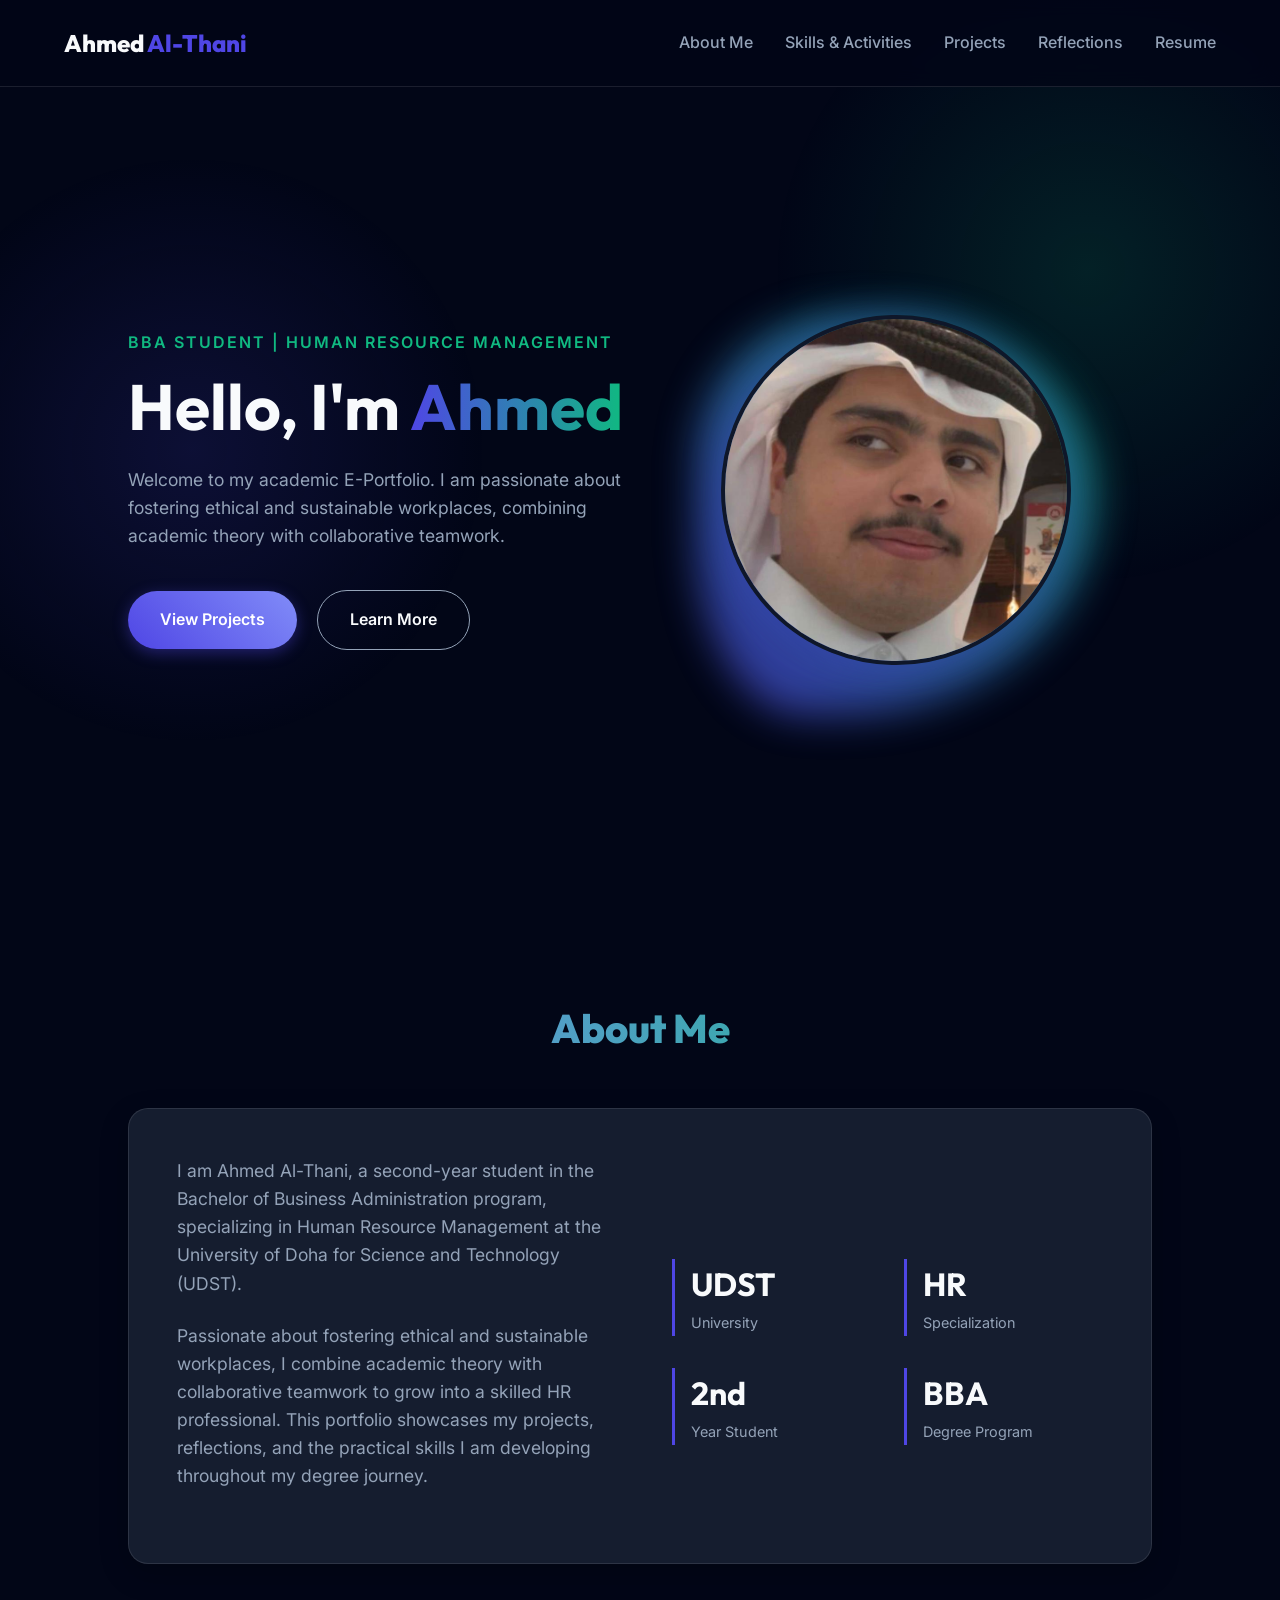
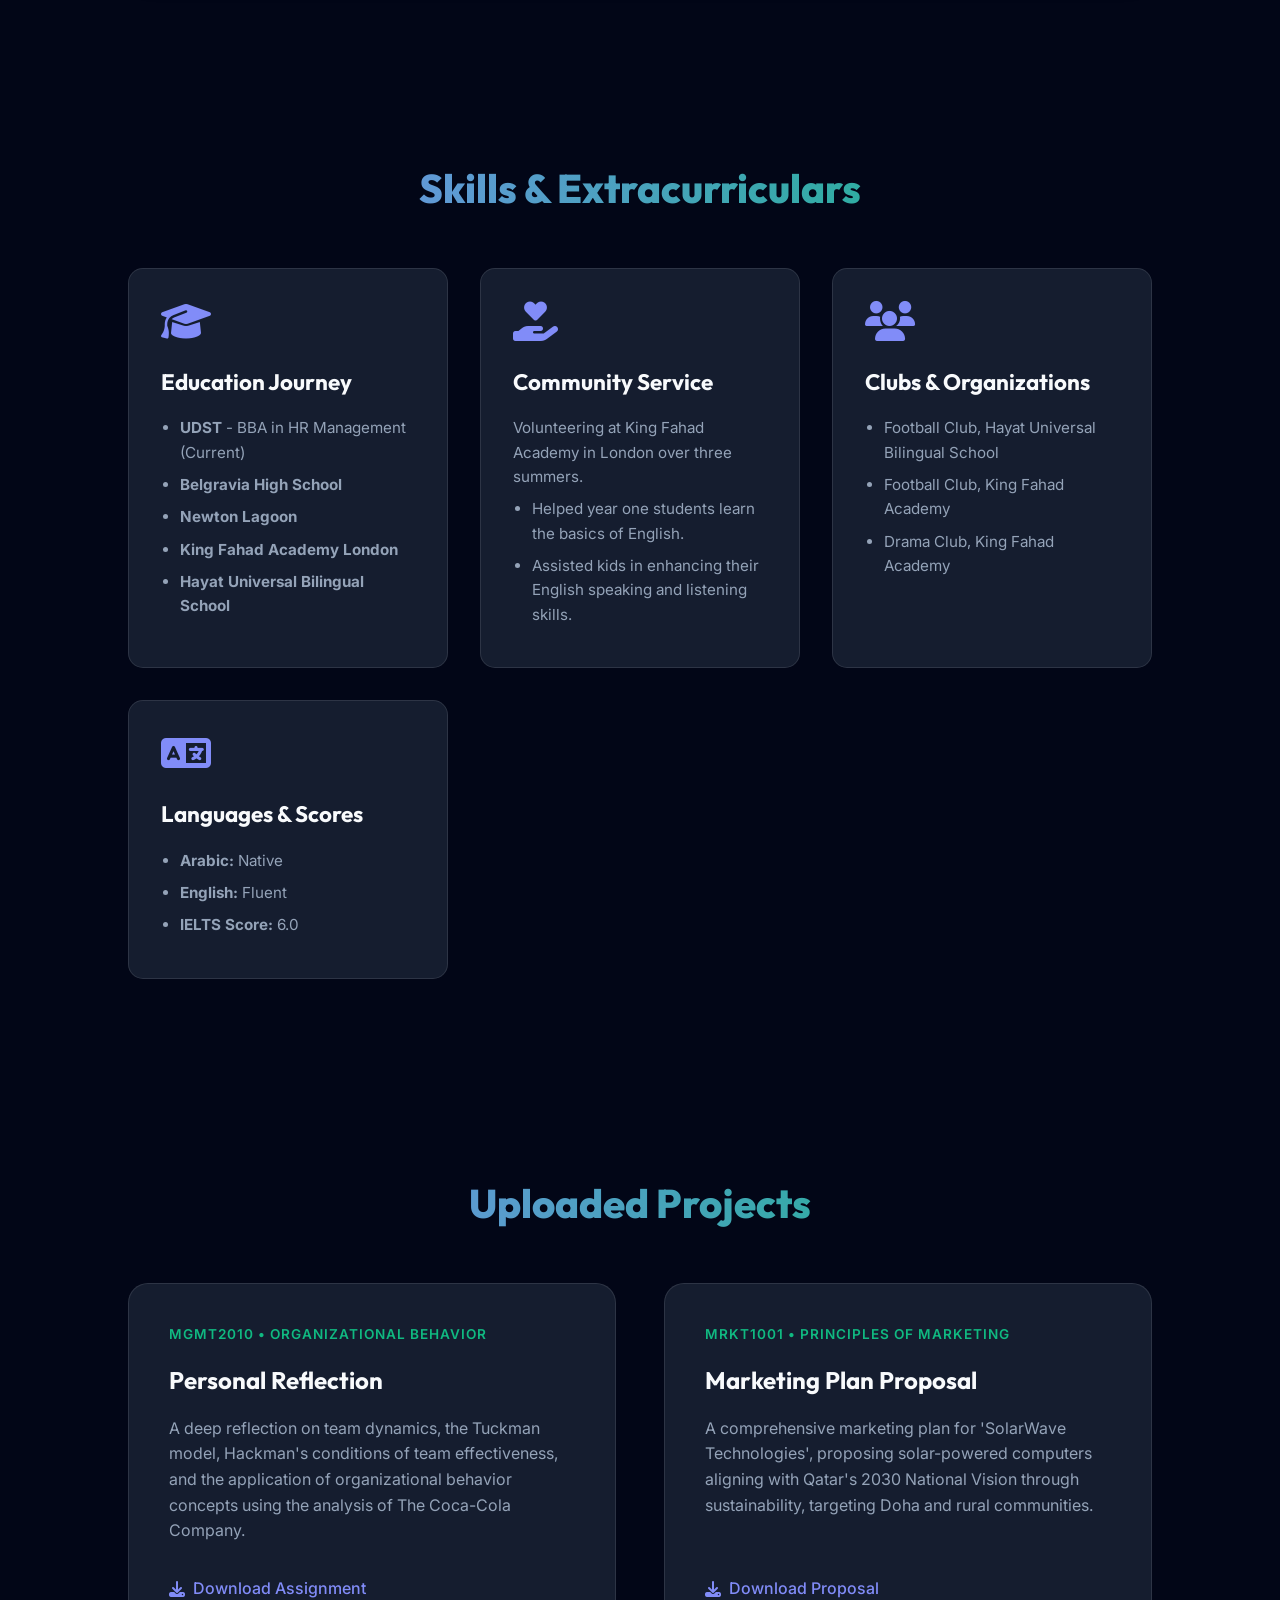
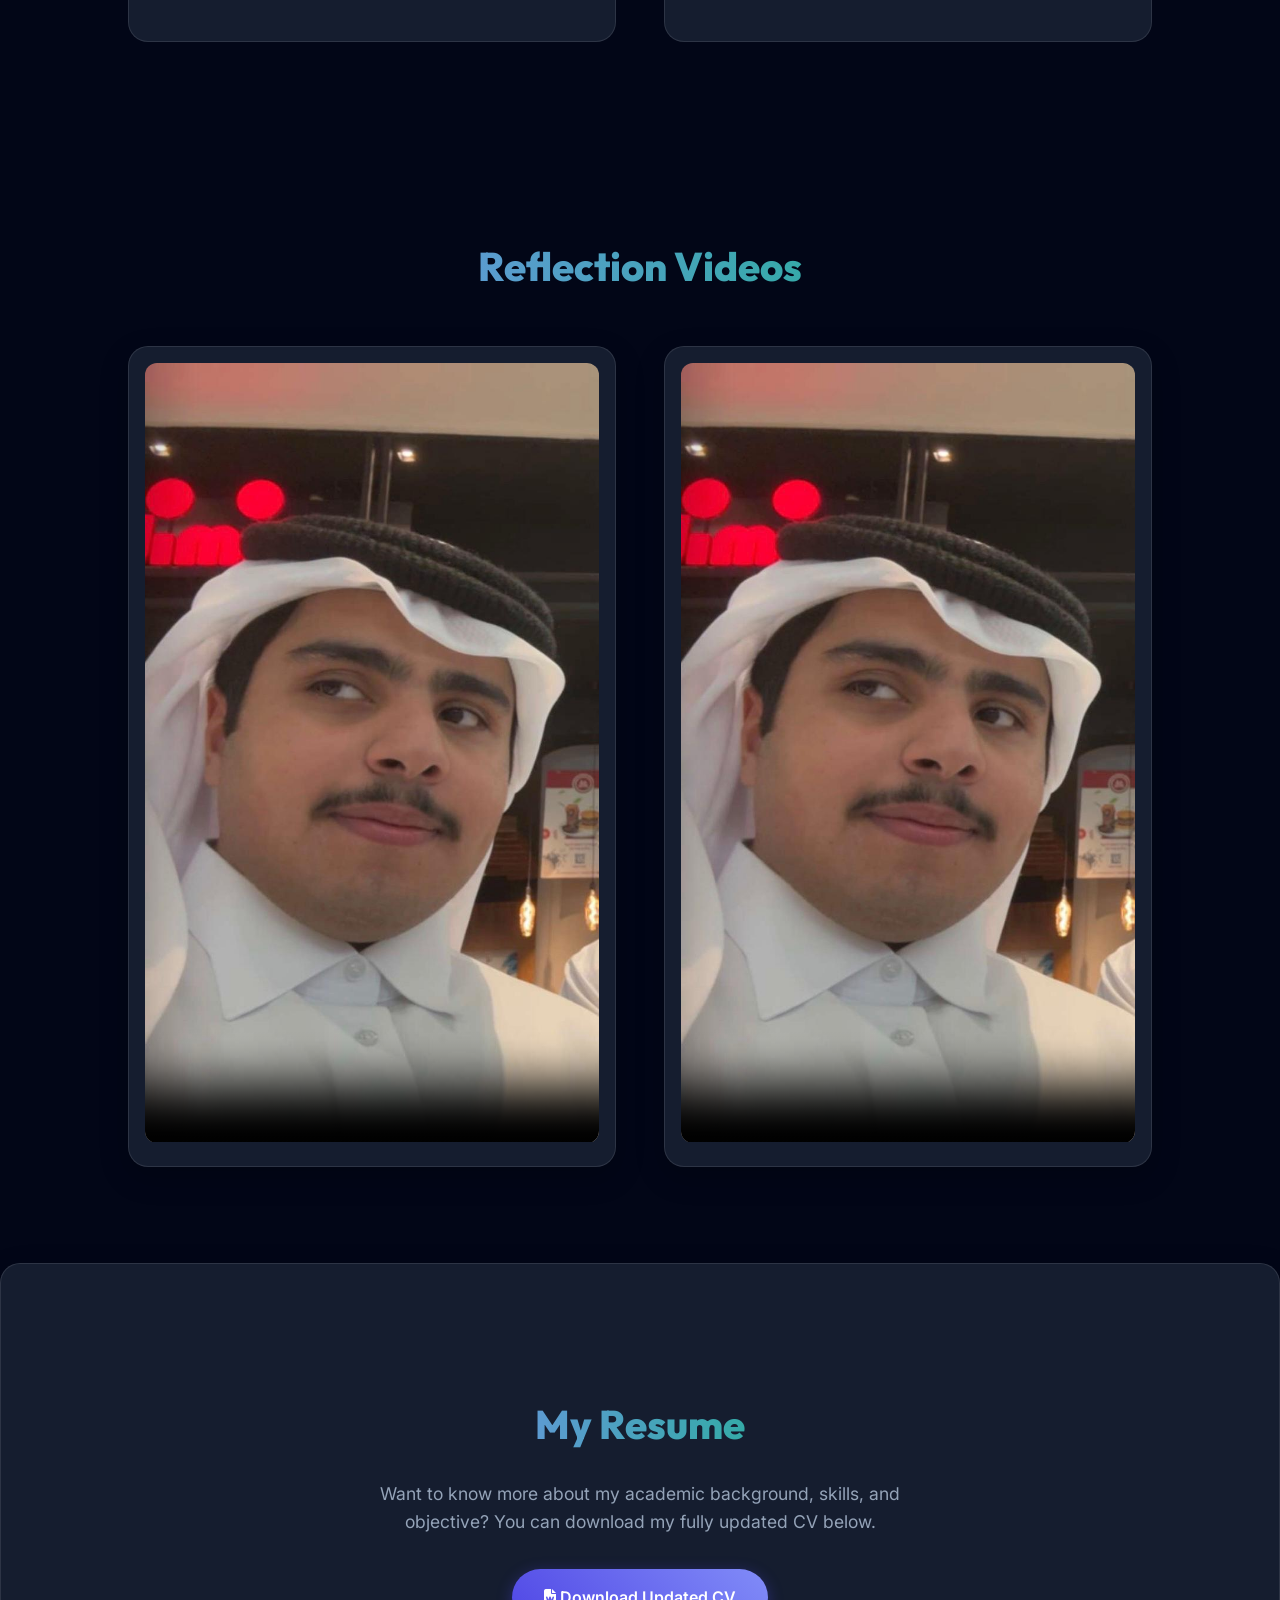
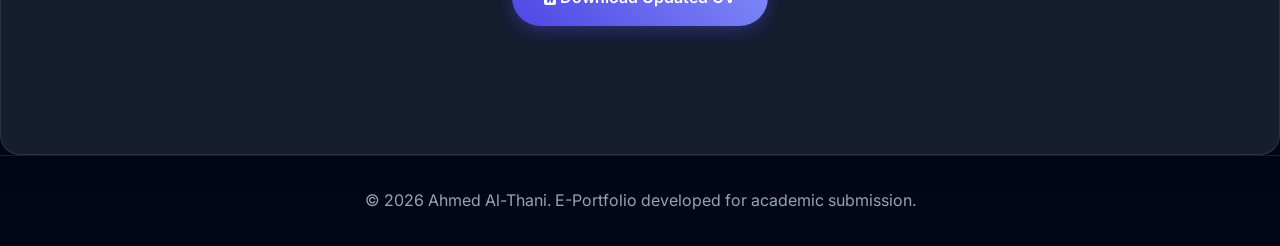
==== index.html @ 3e1bf787 "done" ====
<!DOCTYPE html>
<html lang="en">
<head>
  <meta charset="UTF-8">
  <meta name="viewport" content="width=device-width, initial-scale=1.0">
  <title>Ahmed Al-Thani | E-Portfolio</title>
  <meta name="description" content="E-Portfolio of Ahmed Al-Thani, BBA Student specializing in Human Resource Management at UDST.">
  <link rel="stylesheet" href="styles.css">
  <!-- AOS CSS for animations -->
  <link href="https://unpkg.com/aos@2.3.1/dist/aos.css" rel="stylesheet">
  <!-- Font Awesome for Icons -->
  <link rel="stylesheet" href="https://cdnjs.cloudflare.com/ajax/libs/font-awesome/6.4.0/css/all.min.css">
</head>
<body>

  <!-- Animated Background -->
  <div class="bg-mesh"></div>

  <!-- Navigation -->
  <nav data-aos="fade-down" data-aos-duration="1000">
    <a href="#" class="logo">Ahmed <span>Al-Thani</span></a>
    <ul class="nav-links">
      <li><a href="#about">About Me</a></li>
      <li><a href="#skills">Skills & Activities</a></li>
      <li><a href="#projects">Projects</a></li>
      <li><a href="#reflections">Reflections</a></li>
      <li><a href="#cv">Resume</a></li>
    </ul>
  </nav>

  <!-- Hero Section -->
  <header class="hero" id="home">
    <div class="hero-content" data-aos="fade-right" data-aos-duration="1200">
      <span class="hero-subtitle">BBA Student | Human Resource Management</span>
      <h1 class="hero-title">Hello, I'm <span>Ahmed</span></h1>
      <p class="hero-desc">Welcome to my academic E-Portfolio. I am passionate about fostering ethical and sustainable workplaces, combining academic theory with collaborative teamwork.</p>
      <div class="hero-btns">
        <a href="#projects" class="btn btn-primary">View Projects</a>
        <a href="#about" class="btn btn-secondary">Learn More</a>
      </div>
    </div>
    <div class="hero-image-container" data-aos="fade-left" data-aos-duration="1200" data-aos-delay="200">
      <div class="hero-image-blob"></div>
      <img src="assets/WhatsApp Image 2026-03-28 at 12.36.37 PM.jpeg" alt="Ahmed Al-Thani" class="hero-image">
    </div>
  </header>

  <!-- About Me Section -->
  <section id="about">
    <h2 class="section-title" data-aos="fade-up">About Me</h2>
    <div class="about-grid glass-panel" data-aos="fade-up" data-aos-delay="200">
      <div class="about-text">
        <p>I am Ahmed Al-Thani, a second-year student in the Bachelor of Business Administration program, specializing in Human Resource Management at the University of Doha for Science and Technology (UDST).</p>
        <p>Passionate about fostering ethical and sustainable workplaces, I combine academic theory with collaborative teamwork to grow into a skilled HR professional. This portfolio showcases my projects, reflections, and the practical skills I am developing throughout my degree journey.</p>
      </div>
      <div>
        <div class="about-stats">
          <div class="stat-item" data-aos="zoom-in" data-aos-delay="300">
            <h4>UDST</h4>
            <span>University</span>
          </div>
          <div class="stat-item" data-aos="zoom-in" data-aos-delay="400">
            <h4>HR</h4>
            <span>Specialization</span>
          </div>
          <div class="stat-item" data-aos="zoom-in" data-aos-delay="500">
            <h4>2nd</h4>
            <span>Year Student</span>
          </div>
          <div class="stat-item" data-aos="zoom-in" data-aos-delay="600">
            <h4>BBA</h4>
            <span>Degree Program</span>
          </div>
        </div>
      </div>
    </div>
  </section>

  <!-- Skills & Extracurriculars Section -->
  <section id="skills">
    <h2 class="section-title" data-aos="fade-up">Skills & Extracurriculars</h2>
    <div class="skills-grid">
      <!-- Education -->
      <div class="skill-card" data-aos="fade-up" data-aos-delay="100">
        <i class="fa-solid fa-graduation-cap skill-icon"></i>
        <h3>Education Journey</h3>
        <ul>
          <li><strong>UDST</strong> - BBA in HR Management (Current)</li>
          <li><strong>Belgravia High School</strong></li>
          <li><strong>Newton Lagoon</strong></li>
          <li><strong>King Fahad Academy London</strong></li>
          <li><strong>Hayat Universal Bilingual School</strong></li>
        </ul>
      </div>

      <!-- Volunteering -->
      <div class="skill-card" data-aos="fade-up" data-aos-delay="200">
        <i class="fa-solid fa-hand-holding-heart skill-icon"></i>
        <h3>Community Service</h3>
        <p>Volunteering at King Fahad Academy in London over three summers.</p>
        <ul>
          <li>Helped year one students learn the basics of English.</li>
          <li>Assisted kids in enhancing their English speaking and listening skills.</li>
        </ul>
      </div>

      <!-- Clubs -->
      <div class="skill-card" data-aos="fade-up" data-aos-delay="300">
        <i class="fa-solid fa-users skill-icon"></i>
        <h3>Clubs & Organizations</h3>
        <ul>
          <li>Football Club, Hayat Universal Bilingual School</li>
          <li>Football Club, King Fahad Academy</li>
          <li>Drama Club, King Fahad Academy</li>
        </ul>
      </div>

      <!-- Languages -->
      <div class="skill-card" data-aos="fade-up" data-aos-delay="400">
        <i class="fa-solid fa-language skill-icon"></i>
        <h3>Languages & Scores</h3>
        <ul>
          <li><strong>Arabic:</strong> Native</li>
          <li><strong>English:</strong> Fluent</li>
          <li><strong>IELTS Score:</strong> 6.0</li>
        </ul>
      </div>
    </div>
  </section>

  <!-- Projects Section -->
  <section id="projects">
    <h2 class="section-title" data-aos="fade-up">Uploaded Projects</h2>
    <div class="projects-grid">
      <!-- Project 1 -->
      <div class="project-card" data-aos="fade-up" data-aos-delay="100">
        <div class="project-content">
          <span class="project-category">MGMT2010 • Organizational Behavior</span>
          <h3 class="project-title">Personal Reflection</h3>
          <p class="project-desc">A deep reflection on team dynamics, the Tuckman model, Hackman's conditions of team effectiveness, and the application of organizational behavior concepts using the analysis of The Coca-Cola Company.</p>
          <a href="assets/Year 2 Assignment - Assignment 3- MGMT2010 - Personal Reflection (1).docx" class="project-link" download>
            <i class="fa-solid fa-download"></i> Download Assignment
          </a>
        </div>
      </div>

      <!-- Project 2 -->
      <div class="project-card" data-aos="fade-up" data-aos-delay="200">
        <div class="project-content">
          <span class="project-category">MRKT1001 • Principles of Marketing</span>
          <h3 class="project-title">Marketing Plan Proposal</h3>
          <p class="project-desc">A comprehensive marketing plan for 'SolarWave Technologies', proposing solar-powered computers aligning with Qatar's 2030 National Vision through sustainability, targeting Doha and rural communities.</p>
          <a href="assets/Year one Assignment - MRKT1001- Marketing Plan Proposal for a Solar Power Computer Business.docx" class="project-link" download>
            <i class="fa-solid fa-download"></i> Download Proposal
          </a>
        </div>
      </div>
    </div>
  </section>

  <!-- Reflections Video Section -->
  <section id="reflections">
    <h2 class="section-title" data-aos="fade-up">Reflection Videos</h2>
    <div class="videos-grid">
      <div class="video-container glass-panel" data-aos="zoom-in" data-aos-delay="100">
        <video controls poster="assets/WhatsApp Image 2026-03-28 at 12.36.37 PM.jpeg" preload="none">
          <source src="assets/video_2026-03-28_18-21-32.mp4" type="video/mp4">
          Your browser does not support the video tag.
        </video>
      </div>
      <div class="video-container glass-panel" data-aos="zoom-in" data-aos-delay="300">
        <video controls poster="assets/WhatsApp Image 2026-03-28 at 12.36.37 PM.jpeg" preload="none">
          <source src="assets/video_2026-03-28_18-21-55.mp4" type="video/mp4">
          Your browser does not support the video tag.
        </video>
      </div>
    </div>
  </section>

  <!-- CV Section -->
  <section id="cv" class="cv-section glass-panel" data-aos="fade-up">
    <div class="cv-content">
      <h2 class="section-title" style="margin-bottom: 1.5rem;">My Resume</h2>
      <p>Want to know more about my academic background, skills, and objective? You can download my fully updated CV below.</p>
      <a href="assets/Ahmed Al-Thani CV.docx" class="btn btn-primary btn-lg" download>
        <i class="fa-solid fa-file-word"></i> Download Updated CV
      </a>
    </div>
  </section>

  <!-- Footer -->
  <footer>
    <p>&copy; 2026 Ahmed Al-Thani. E-Portfolio developed for academic submission.</p>
  </footer>

  <!-- AOS JS -->
  <script src="https://unpkg.com/aos@2.3.1/dist/aos.js"></script>
  <script>
    AOS.init({
      once: true,
      offset: 100,
    });
    
    // Smooth scrolling for navigation
    document.querySelectorAll('a[href^="#"]').forEach(anchor => {
      anchor.addEventListener('click', function (e) {
        e.preventDefault();
        const target = document.querySelector(this.getAttribute('href'));
        if (target) {
          window.scrollTo({
            top: target.offsetTop - 80,
            behavior: 'smooth'
          });
        }
      });
    });
  </script>
</body>
</html>
---- styles.css ----
/* styles.css */
@import url('https://fonts.googleapis.com/css2?family=Inter:wght@300;400;500;600&family=Outfit:wght@400;600;800&display=swap');

:root {
  --primary: #4F46E5;
  --primary-light: #818CF8;
  --secondary: #10B981;
  --dark: #0F172A;
  --darker: #020617;
  --light: #F8FAFC;
  --gray: #94A3B8;
  --card-bg: rgba(30, 41, 59, 0.7);
  --glass-border: rgba(255, 255, 255, 0.1);
  --transition: all 0.3s cubic-bezier(0.4, 0, 0.2, 1);
}

* {
  margin: 0;
  padding: 0;
  box-sizing: border-box;
}

body {
  font-family: 'Inter', sans-serif;
  background-color: var(--darker);
  color: var(--light);
  line-height: 1.6;
  overflow-x: hidden;
}

h1, h2, h3, h4, h5, h6 {
  font-family: 'Outfit', sans-serif;
}

/* Typography styles */
.section-title {
  text-align: center;
  font-size: 2.5rem;
  margin-bottom: 3rem;
  background: linear-gradient(to right, var(--primary-light), var(--secondary));
  -webkit-background-clip: text;
  -webkit-text-fill-color: transparent;
  font-weight: 800;
}

/* Background Animation */
.bg-mesh {
  position: fixed;
  top: 0;
  left: 0;
  width: 100vw;
  height: 100vh;
  z-index: -1;
  background: radial-gradient(circle at 15% 50%, rgba(79, 70, 229, 0.15), transparent 25%),
              radial-gradient(circle at 85% 30%, rgba(16, 185, 129, 0.15), transparent 25%);
  animation: meshFloat 15s ease-in-out infinite alternate;
}

@keyframes meshFloat {
  0% { transform: scale(1); }
  100% { transform: scale(1.1); }
}

/* Navigation */
nav {
  position: fixed;
  top: 0;
  width: 100%;
  padding: 1.5rem 5%;
  display: flex;
  justify-content: space-between;
  align-items: center;
  z-index: 100;
  background: rgba(2, 6, 23, 0.8);
  backdrop-filter: blur(10px);
  border-bottom: 1px solid var(--glass-border);
  transition: var(--transition);
}

nav .logo {
  font-family: 'Outfit', sans-serif;
  font-size: 1.5rem;
  font-weight: 800;
  color: var(--light);
  text-decoration: none;
}

nav .logo span {
  color: var(--primary);
}

.nav-links {
  display: flex;
  list-style: none;
  gap: 2rem;
}

.nav-links a {
  color: var(--gray);
  text-decoration: none;
  font-weight: 500;
  transition: var(--transition);
  position: relative;
}

.nav-links a::after {
  content: '';
  position: absolute;
  bottom: -5px;
  left: 0;
  width: 0;
  height: 2px;
  background: var(--primary);
  transition: var(--transition);
}

.nav-links a:hover {
  color: var(--light);
}

.nav-links a:hover::after {
  width: 100%;
}

/* Hero Section */
.hero {
  min-height: 100vh;
  display: flex;
  align-items: center;
  justify-content: space-between;
  padding: 0 10%;
  padding-top: 80px;
}

.hero-content {
  flex: 1;
  max-width: 600px;
}

.hero-subtitle {
  color: var(--secondary);
  font-weight: 600;
  letter-spacing: 2px;
  text-transform: uppercase;
  margin-bottom: 1rem;
  display: block;
}

.hero-title {
  font-size: 4rem;
  line-height: 1.1;
  margin-bottom: 1.5rem;
}

.hero-title span {
  background: linear-gradient(to right, var(--primary), var(--secondary));
  -webkit-background-clip: text;
  -webkit-text-fill-color: transparent;
}

.hero-desc {
  color: var(--gray);
  font-size: 1.1rem;
  margin-bottom: 2.5rem;
}

.btn {
  display: inline-block;
  padding: 1rem 2rem;
  border-radius: 50px;
  text-decoration: none;
  font-weight: 600;
  transition: var(--transition);
  cursor: pointer;
  border: none;
  font-family: 'Inter', sans-serif;
}

.btn-primary {
  background: linear-gradient(45deg, var(--primary), var(--primary-light));
  color: white;
  box-shadow: 0 4px 15px rgba(79, 70, 229, 0.4);
}

.btn-primary:hover {
  transform: translateY(-3px);
  box-shadow: 0 8px 25px rgba(79, 70, 229, 0.6);
}

.btn-secondary {
  background: transparent;
  color: var(--light);
  border: 1px solid var(--gray);
  margin-left: 1rem;
}

.btn-secondary:hover {
  border-color: var(--light);
  background: rgba(255, 255, 255, 0.05);
}

.hero-image-container {
  flex: 1;
  display: flex;
  justify-content: center;
  position: relative;
}

.hero-image {
  width: 350px;
  height: 350px;
  border-radius: 50%;
  object-fit: cover;
  border: 4px solid var(--dark);
  box-shadow: 0 0 40px rgba(79, 70, 229, 0.3);
  z-index: 2;
  position: relative;
}

.hero-image-blob {
  position: absolute;
  width: 400px;
  height: 400px;
  background: linear-gradient(45deg, var(--primary), var(--secondary));
  border-radius: 40% 60% 70% 30% / 40% 50% 60% 50%;
  animation: blobShape 8s ease-in-out infinite alternate;
  z-index: 1;
  filter: blur(20px);
  opacity: 0.7;
}

@keyframes blobShape {
  0% { transform: scale(1) rotate(0deg); }
  100% { transform: scale(1.1) rotate(20deg); }
}

/* General Section Styles */
section {
  padding: 6rem 10%;
}

.glass-panel {
  background: var(--card-bg);
  backdrop-filter: blur(12px);
  border: 1px solid var(--glass-border);
  border-radius: 20px;
  padding: 3rem;
  box-shadow: 0 10px 30px rgba(0, 0, 0, 0.2);
}

/* About Section */
.about-grid {
  display: grid;
  grid-template-columns: 1fr 1fr;
  gap: 4rem;
  align-items: center;
}

.about-text p {
  color: var(--gray);
  margin-bottom: 1.5rem;
  font-size: 1.1rem;
}

.about-stats {
  display: grid;
  grid-template-columns: repeat(2, 1fr);
  gap: 2rem;
  margin-top: 2rem;
}

.stat-item {
  border-left: 3px solid var(--primary);
  padding-left: 1rem;
}

.stat-item h4 {
  font-size: 2rem;
  color: var(--light);
}

.stat-item span {
  color: var(--gray);
  font-size: 0.9rem;
}

/* Skills Section */
.skills-grid {
  display: grid;
  grid-template-columns: repeat(auto-fit, minmax(300px, 1fr));
  gap: 2rem;
}

.skill-card {
  background: var(--card-bg);
  border: 1px solid var(--glass-border);
  border-radius: 15px;
  padding: 2rem;
  transition: var(--transition);
  position: relative;
  overflow: hidden;
}

.skill-card::before {
  content: '';
  position: absolute;
  top: 0;
  left: 0;
  width: 100%;
  height: 4px;
  background: linear-gradient(to right, var(--primary), var(--secondary));
  transform: scaleX(0);
  transform-origin: left;
  transition: var(--transition);
}

.skill-card:hover {
  transform: translateY(-5px);
  box-shadow: 0 10px 30px rgba(0, 0, 0, 0.3);
}

.skill-card:hover::before {
  transform: scaleX(1);
}

.skill-icon {
  font-size: 2.5rem;
  margin-bottom: 1.5rem;
  color: var(--primary-light);
}

.skill-card h3 {
  margin-bottom: 1rem;
  font-size: 1.4rem;
}

.skill-card p, .skill-card li {
  color: var(--gray);
  font-size: 0.95rem;
  margin-bottom: 0.5rem;
}

.skill-card ul {
  padding-left: 1.2rem;
}

/* Projects Section */
.projects-grid {
  display: grid;
  grid-template-columns: repeat(auto-fit, minmax(400px, 1fr));
  gap: 3rem;
}

.project-card {
  background: var(--card-bg);
  border: 1px solid var(--glass-border);
  border-radius: 20px;
  overflow: hidden;
  transition: var(--transition);
  display: flex;
  flex-direction: column;
}

.project-card:hover {
  transform: translateY(-10px);
  box-shadow: 0 15px 40px rgba(0, 0, 0, 0.4);
  border-color: rgba(79, 70, 229, 0.3);
}

.project-content {
  padding: 2.5rem;
  display: flex;
  flex-direction: column;
  flex-grow: 1;
}

.project-category {
  color: var(--secondary);
  font-size: 0.85rem;
  font-weight: 600;
  letter-spacing: 1px;
  text-transform: uppercase;
  margin-bottom: 1rem;
}

.project-title {
  font-size: 1.5rem;
  margin-bottom: 1rem;
}

.project-desc {
  color: var(--gray);
  margin-bottom: 2rem;
  flex-grow: 1;
}

.project-link {
  display: inline-flex;
  align-items: center;
  gap: 0.5rem;
  color: var(--primary-light);
  text-decoration: none;
  font-weight: 500;
  transition: var(--transition);
  margin-top: auto;
}

.project-link:hover {
  color: var(--light);
  gap: 0.8rem;
}

/* Videos Section */
.videos-grid {
  display: grid;
  grid-template-columns: repeat(auto-fit, minmax(400px, 1fr));
  gap: 3rem;
}

.video-container {
  background: var(--card-bg);
  border: 1px solid var(--glass-border);
  padding: 1rem;
  border-radius: 20px;
  box-shadow: 0 10px 30px rgba(0, 0, 0, 0.2);
}

.video-container video {
  width: 100%;
  border-radius: 12px;
  outline: none;
}

/* CV Section */
.cv-section {
  text-align: center;
  padding: 8rem 10%;
  position: relative;
}

.cv-content {
  max-width: 600px;
  margin: 0 auto;
}

.cv-content p {
  color: var(--gray);
  margin-bottom: 2rem;
  font-size: 1.1rem;
}

/* Footer */
footer {
  text-align: center;
  padding: 2rem;
  border-top: 1px solid var(--glass-border);
  color: var(--gray);
  background: var(--darker);
}

/* Responsive */
@media (max-width: 991px) {
  .hero {
    flex-direction: column;
    text-align: center;
    justify-content: center;
    gap: 4rem;
  }
  
  .hero-subtitle {
    margin-top: 2rem;
  }
  
  .btn-secondary {
    margin-top: 1rem;
    margin-left: 0;
  }
  
  .about-grid {
    grid-template-columns: 1fr;
  }
  
  nav .nav-links {
    display: none; /* simple mobile adjustment */
  }
}

@media (max-width: 768px) {
  .hero-title {
    font-size: 2.8rem;
  }
  
  .section-title {
    font-size: 2rem;
  }
  
  .projects-grid, .videos-grid {
    grid-template-columns: 1fr;
  }
}
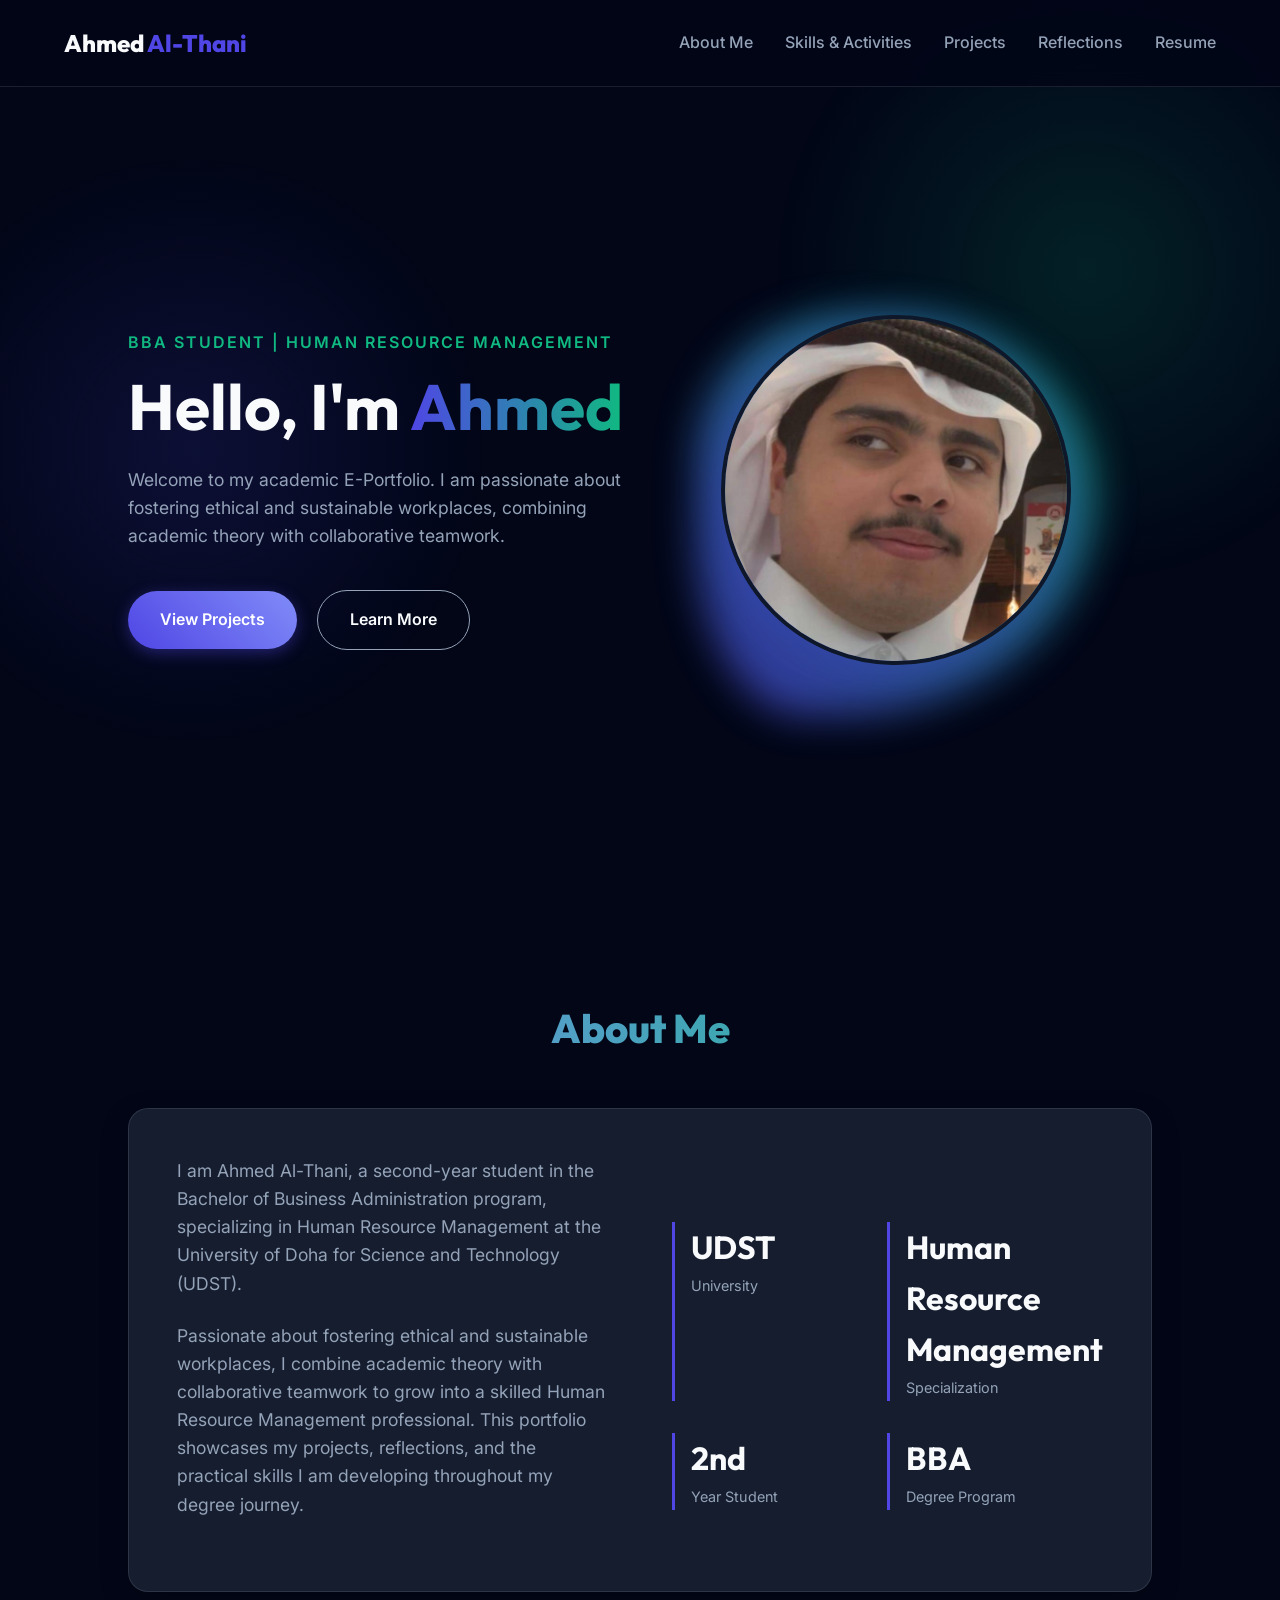
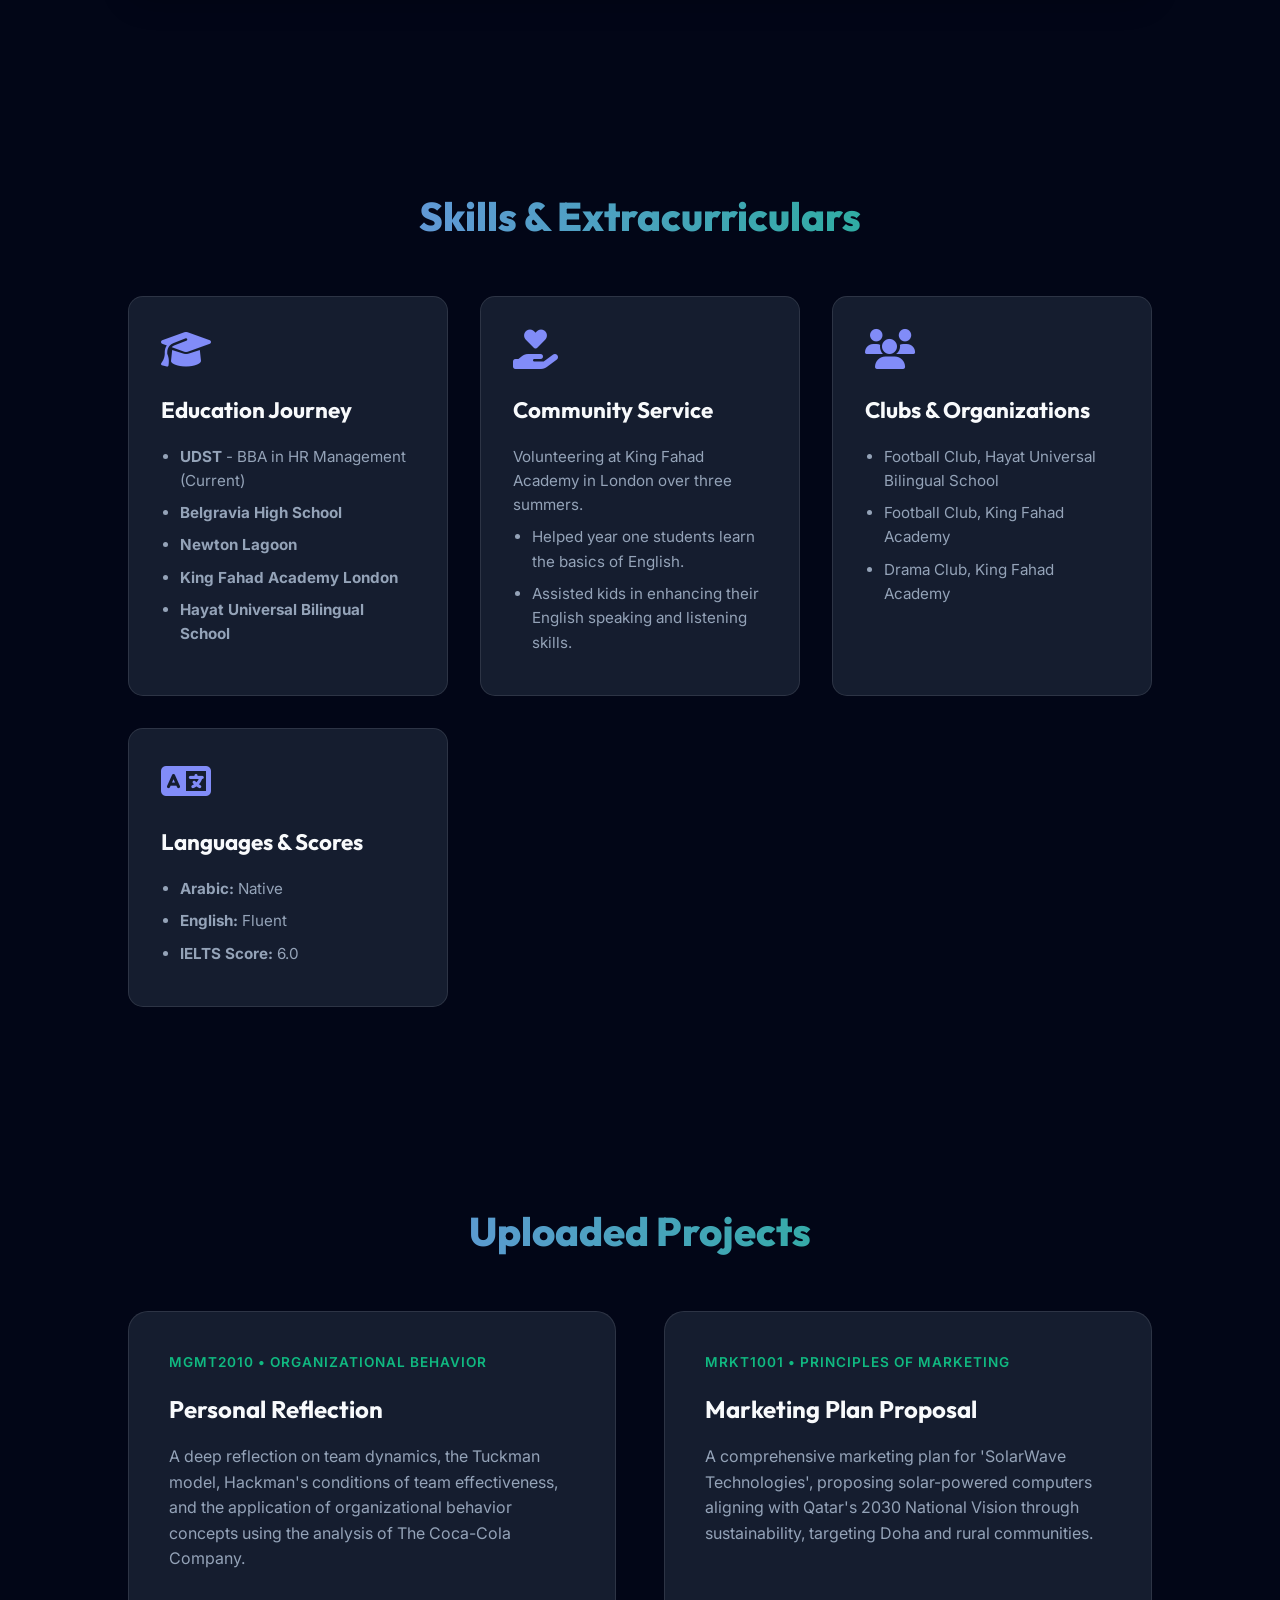
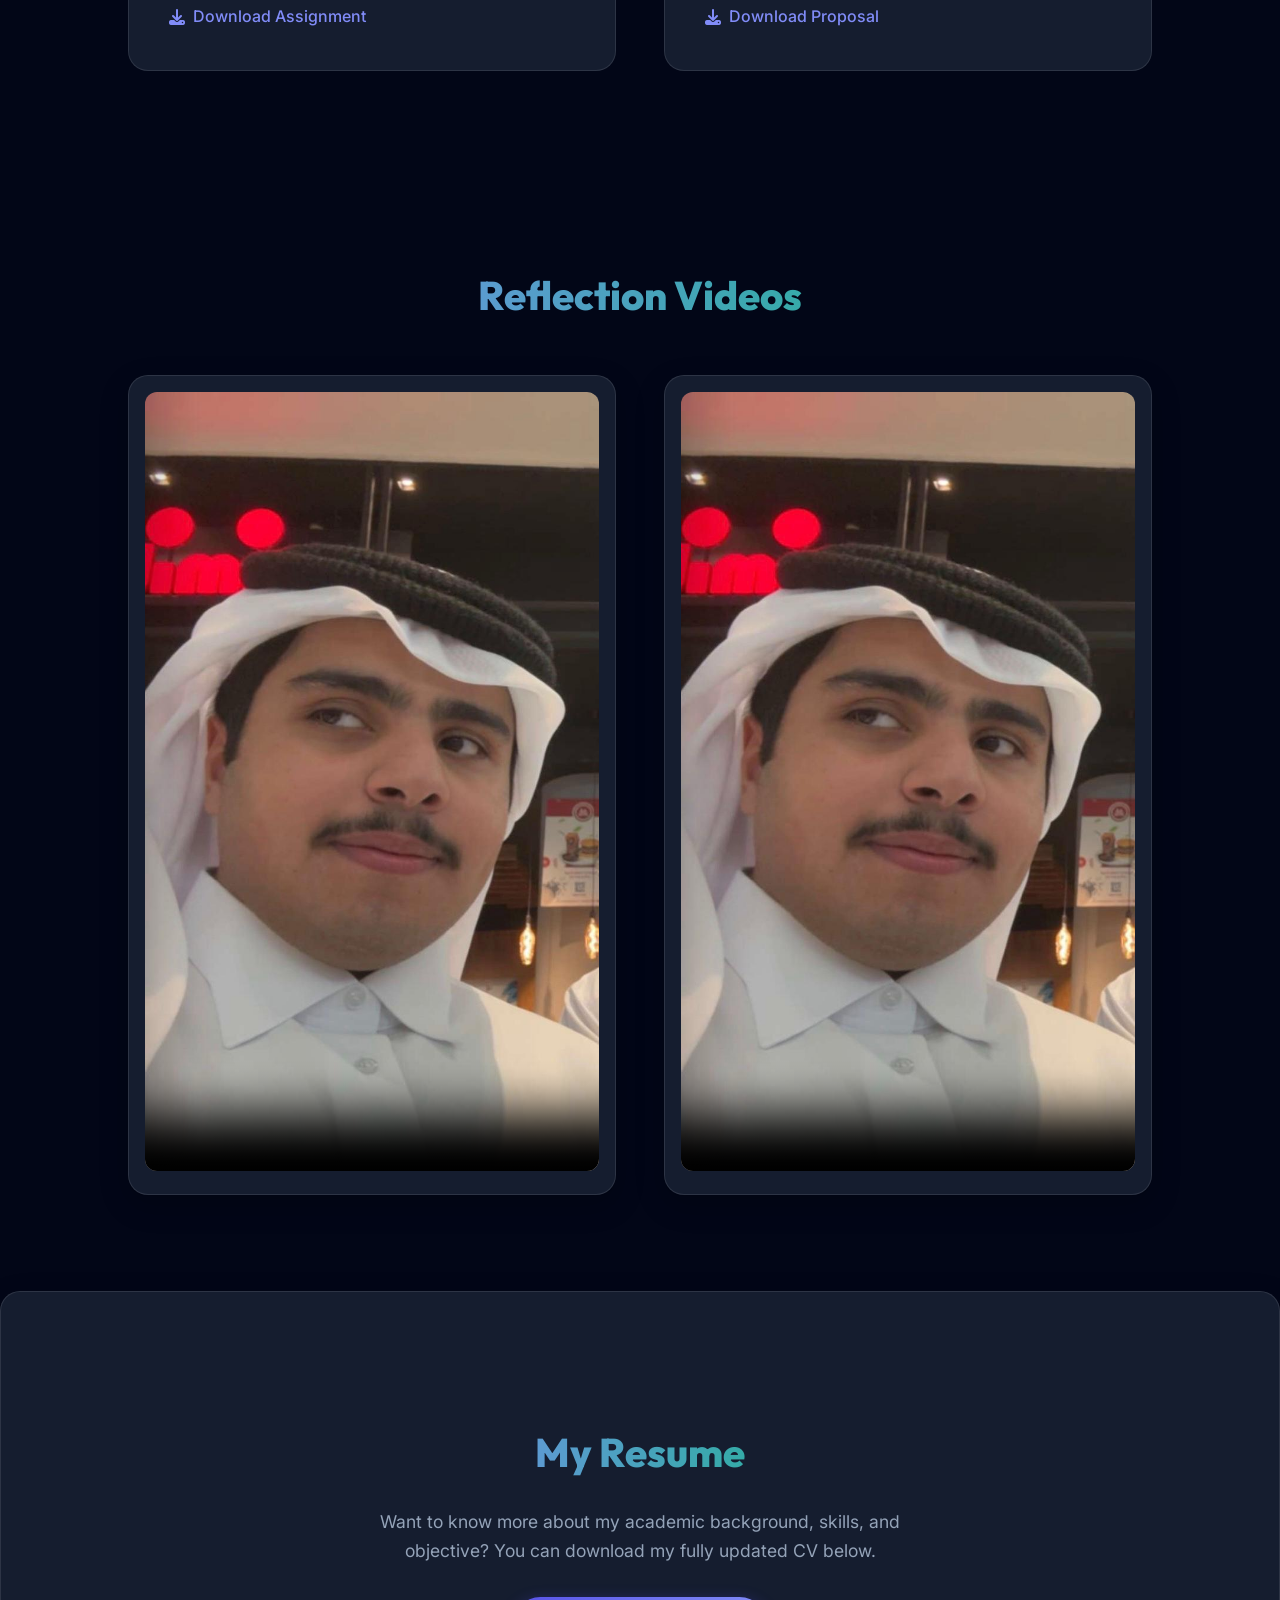
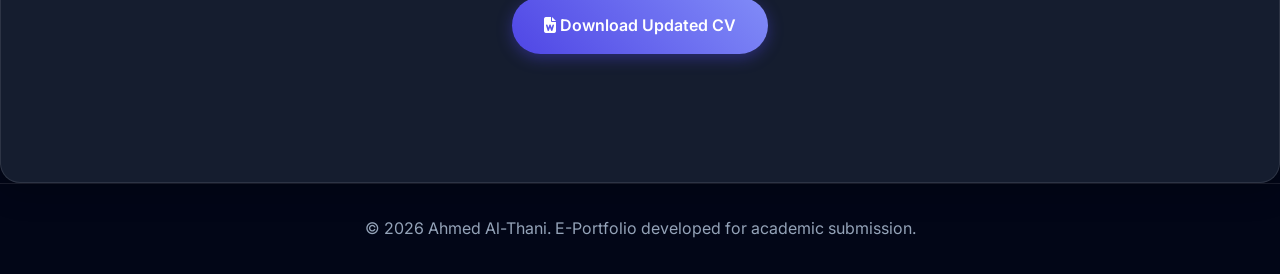
==== commit f3fe0cbb: "DONE" ====
--- a/index.html
+++ b/index.html
@@ -51,7 +51,7 @@
     <div class="about-grid glass-panel" data-aos="fade-up" data-aos-delay="200">
       <div class="about-text">
         <p>I am Ahmed Al-Thani, a second-year student in the Bachelor of Business Administration program, specializing in Human Resource Management at the University of Doha for Science and Technology (UDST).</p>
-        <p>Passionate about fostering ethical and sustainable workplaces, I combine academic theory with collaborative teamwork to grow into a skilled HR professional. This portfolio showcases my projects, reflections, and the practical skills I am developing throughout my degree journey.</p>
+        <p>Passionate about fostering ethical and sustainable workplaces, I combine academic theory with collaborative teamwork to grow into a skilled Human Resource Management professional. This portfolio showcases my projects, reflections, and the practical skills I am developing throughout my degree journey.</p>
       </div>
       <div>
         <div class="about-stats">
@@ -60,7 +60,7 @@
             <span>University</span>
           </div>
           <div class="stat-item" data-aos="zoom-in" data-aos-delay="400">
-            <h4>HR</h4>
+            <h4>Human Resource Management</h4>
             <span>Specialization</span>
           </div>
           <div class="stat-item" data-aos="zoom-in" data-aos-delay="500">
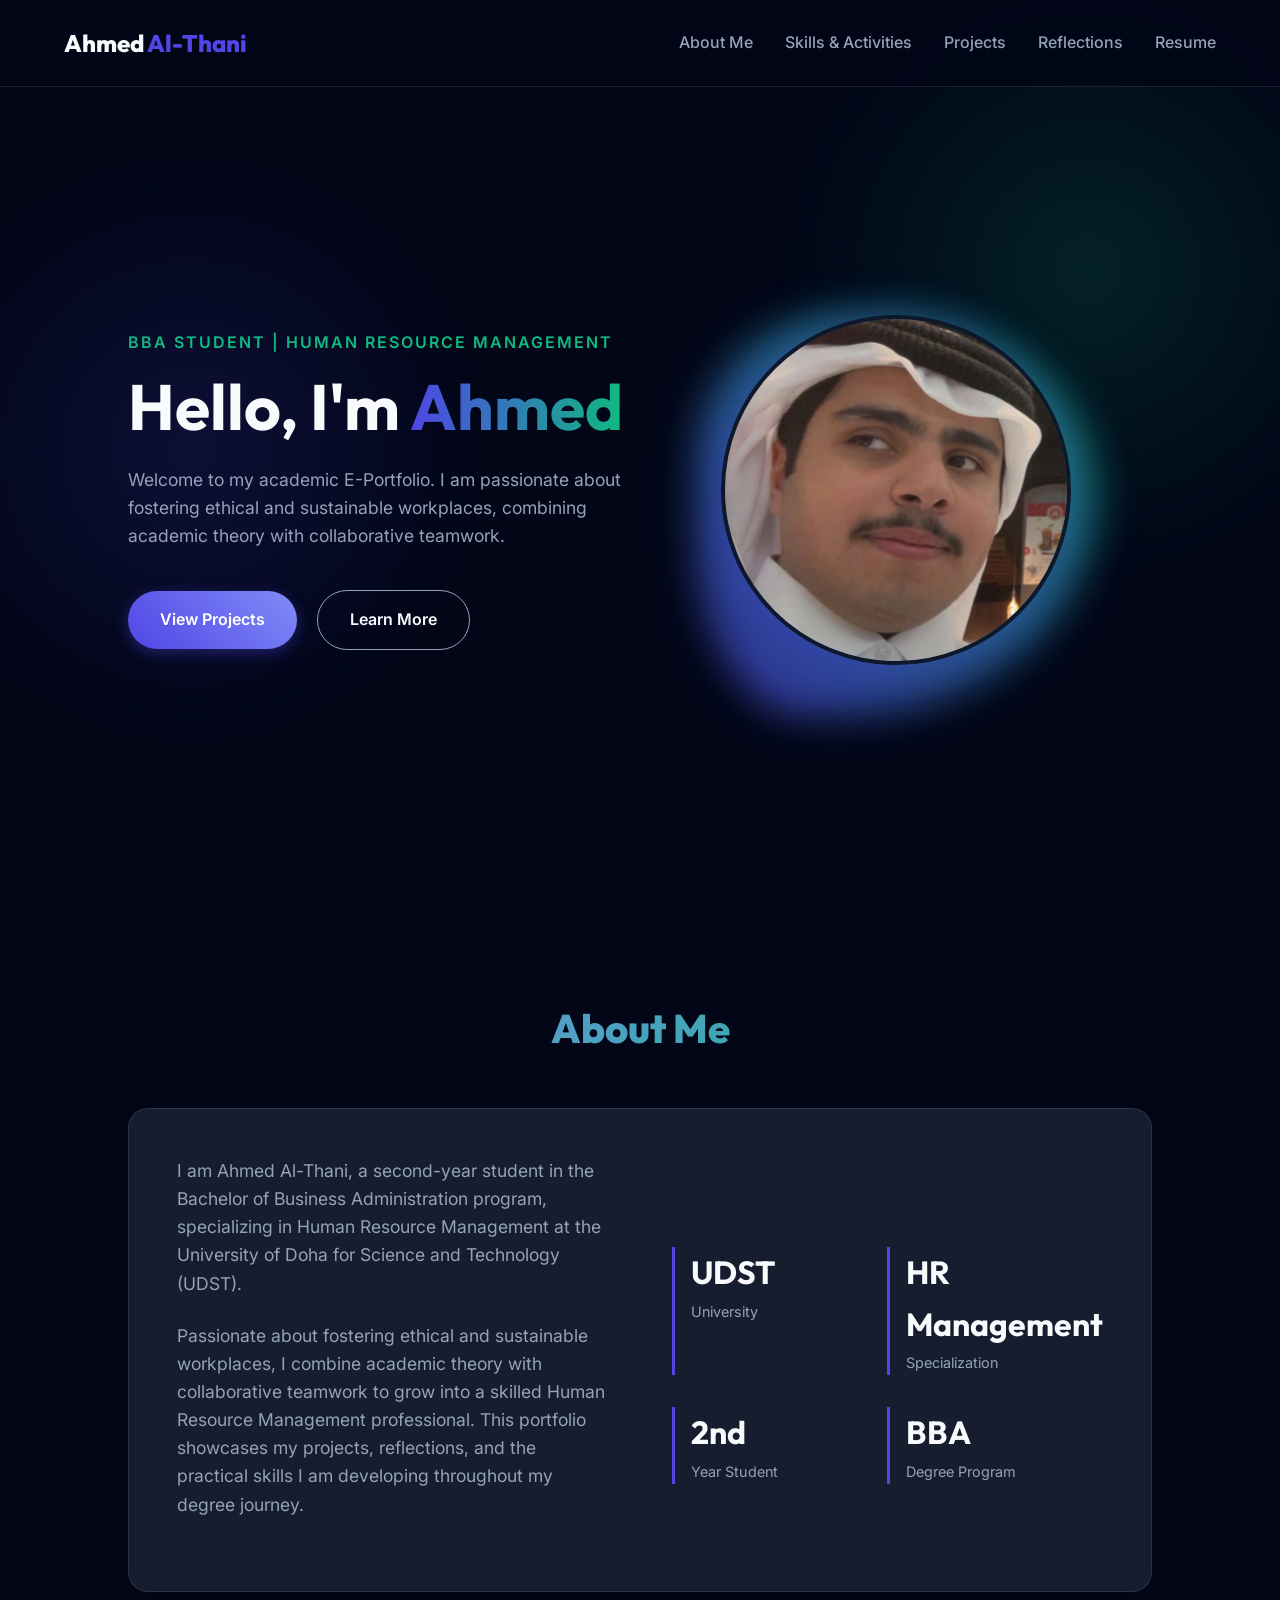
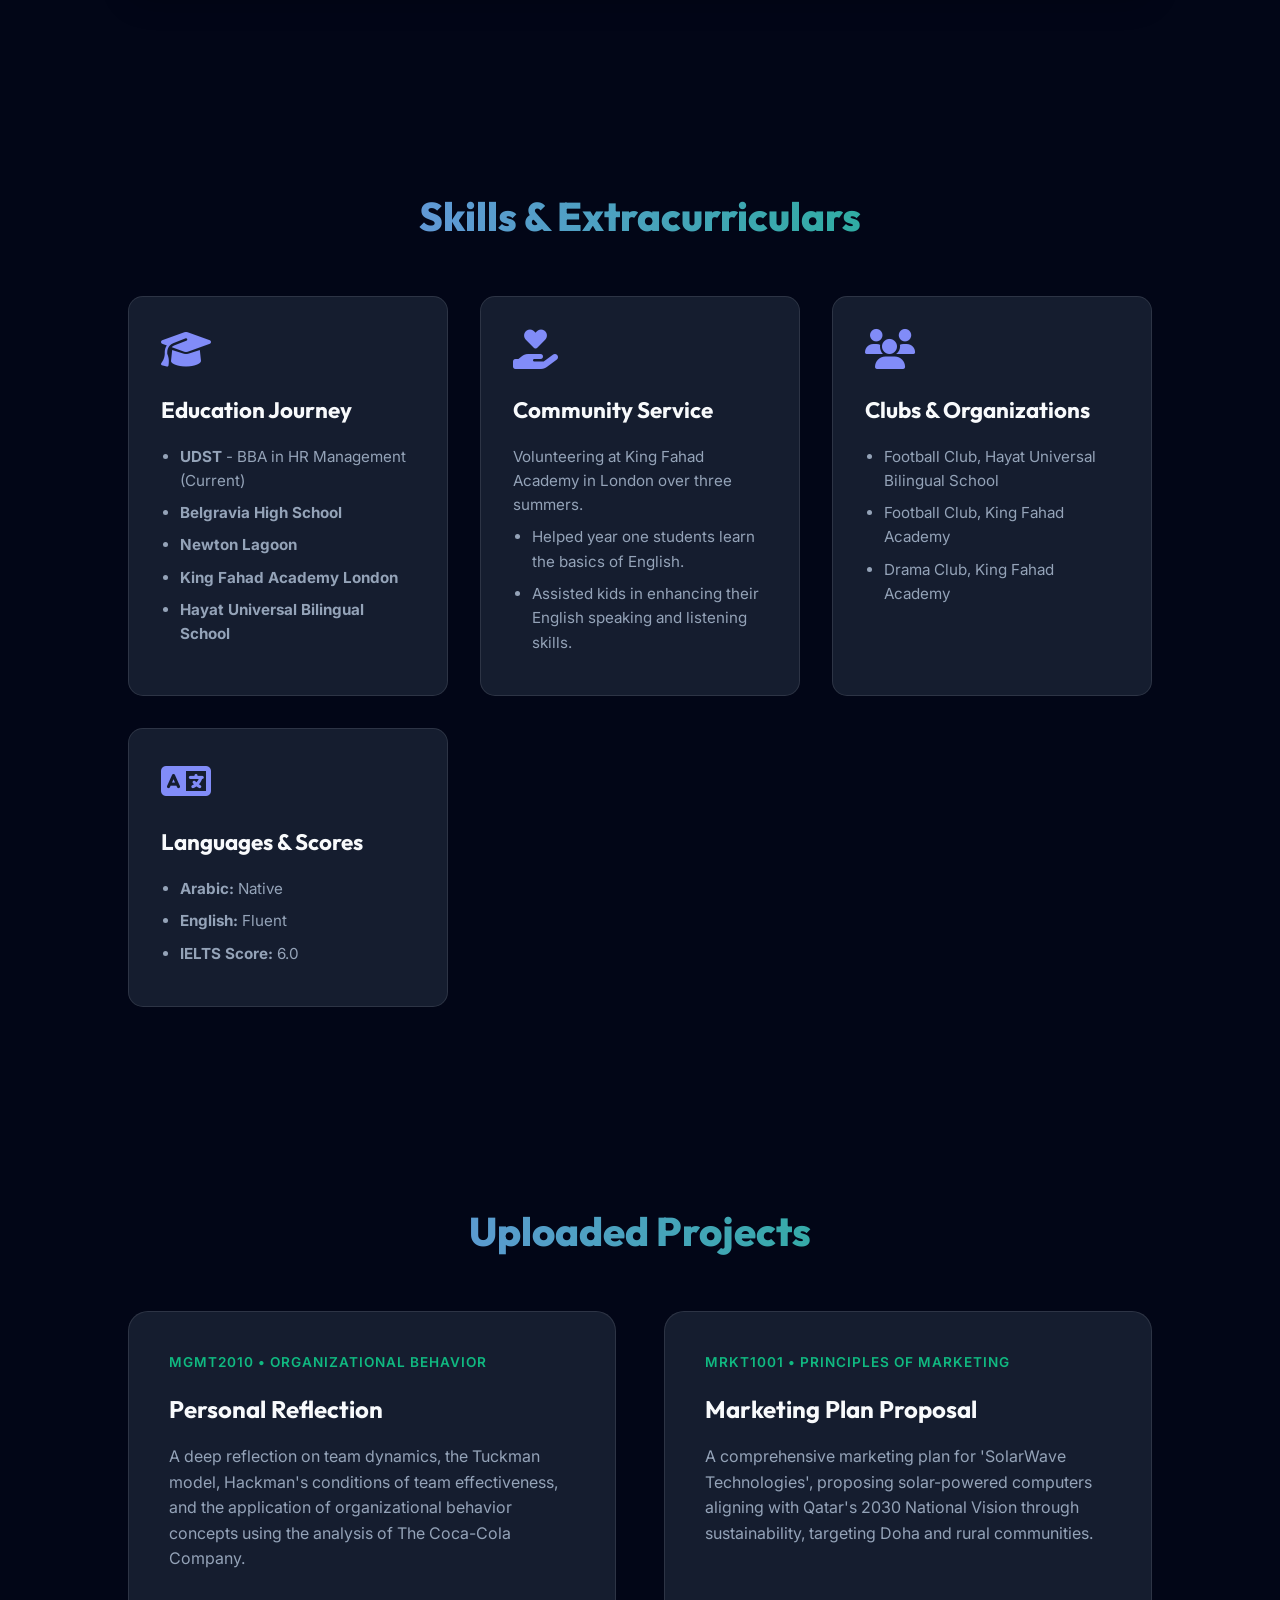
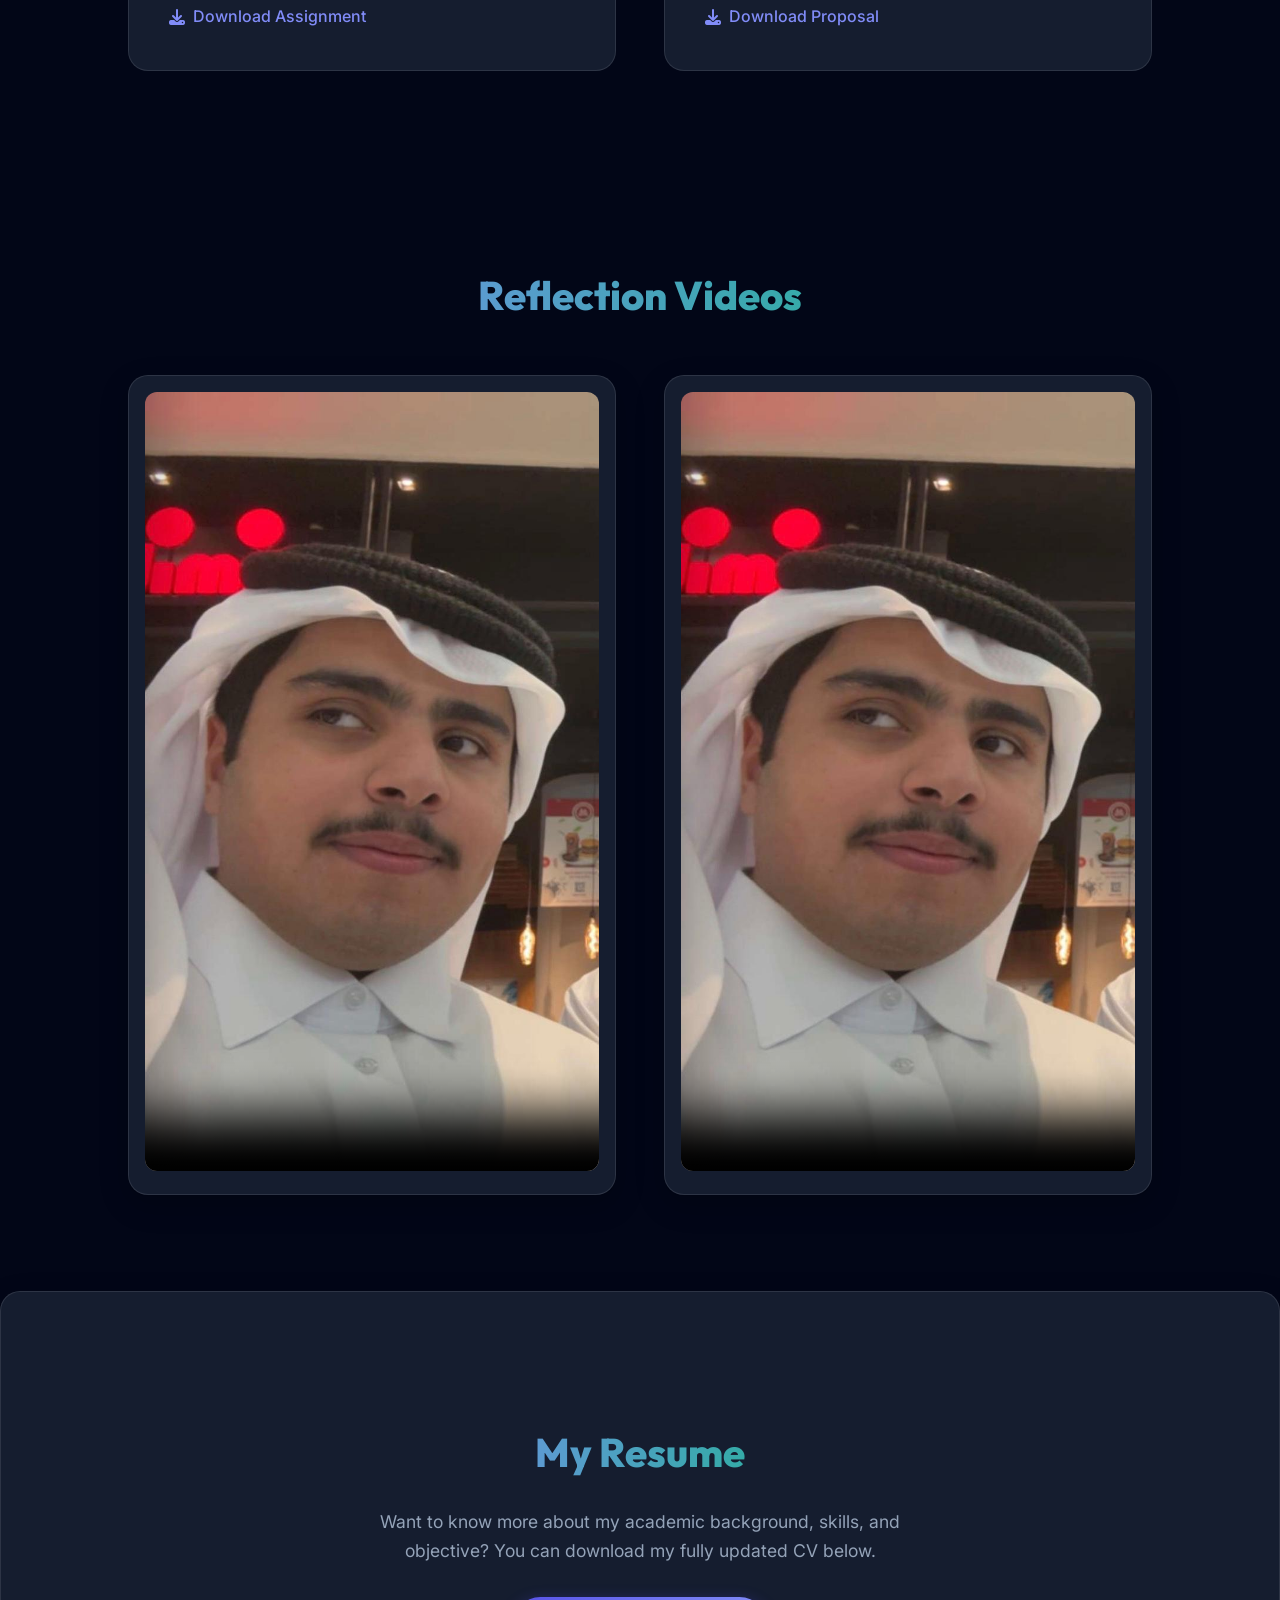
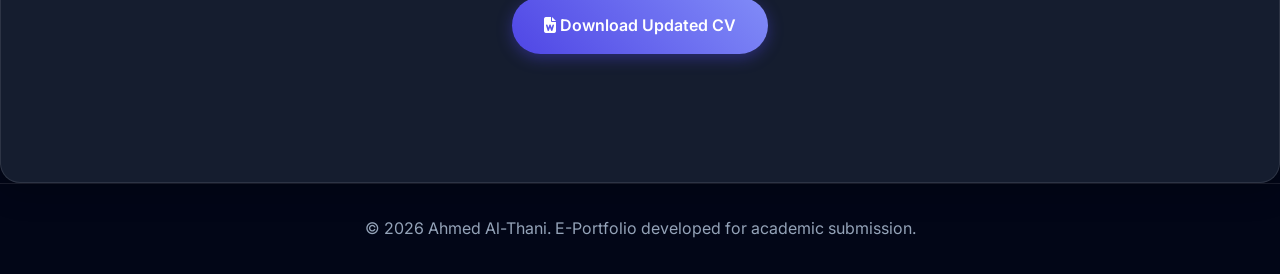
==== commit 879791e2: "done" ====
--- a/index.html
+++ b/index.html
@@ -60,7 +60,7 @@
             <span>University</span>
           </div>
           <div class="stat-item" data-aos="zoom-in" data-aos-delay="400">
-            <h4>Human Resource Management</h4>
+            <h4>HR Management</h4>
             <span>Specialization</span>
           </div>
           <div class="stat-item" data-aos="zoom-in" data-aos-delay="500">
